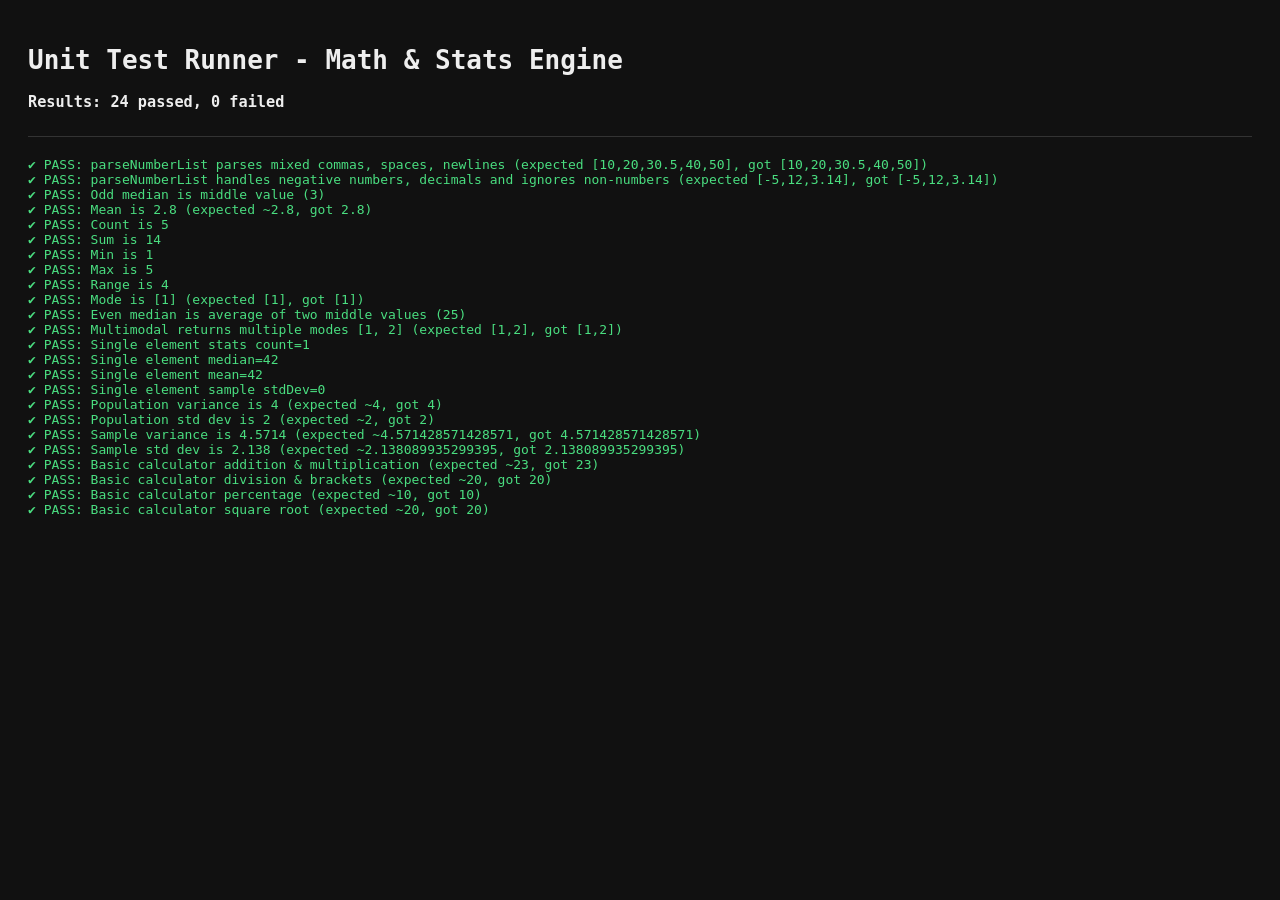
==== test.html @ bca2977c "Add files via upload" ====
<!DOCTYPE html>
<html lang="en">
<head>
  <meta charset="UTF-8">
  <title>Stats Engine Unit Tests</title>
  <style>
    body { font-family: monospace; background: #111; color: #eee; padding: 20px; }
    .pass { color: #4ade80; }
    .fail { color: #f87171; font-weight: bold; }
    .suite { margin-bottom: 20px; border-bottom: 1px solid #333; padding-bottom: 10px; }
  </style>
</head>
<body>
  <h1>Unit Test Runner - Math & Stats Engine</h1>
  <div id="results">Running tests...</div>

  <script src="stats.js"></script>
  <script>
    const resultsEl = document.getElementById('results');
    const logs = [];
    let passed = 0;
    let failed = 0;

    function assert(desc, condition) {
      if (condition) {
        passed++;
        logs.push(`<div class="pass">✔ PASS: ${desc}</div>`);
      } else {
        failed++;
        logs.push(`<div class="fail">✘ FAIL: ${desc}</div>`);
      }
    }

    function assertClose(desc, actual, expected, epsilon = 0.0001) {
      const diff = Math.abs(actual - expected);
      assert(`${desc} (expected ~${expected}, got ${actual})`, diff <= epsilon);
    }

    function assertDeepEqual(desc, actual, expected) {
      assert(`${desc} (expected ${JSON.stringify(expected)}, got ${JSON.stringify(actual)})`, 
        JSON.stringify(actual) === JSON.stringify(expected));
    }

    try {
      if (typeof StatsEngine === 'undefined') {
        throw new Error("StatsEngine is not defined");
      }

      // Test 1: Parser
      const p1 = StatsEngine.parseNumberList("10, 20, 30.5  40\n50");
      assertDeepEqual("parseNumberList parses mixed commas, spaces, newlines", p1, [10, 20, 30.5, 40, 50]);

      const p2 = StatsEngine.parseNumberList("  -5, abc, 12, , 3.14  ");
      assertDeepEqual("parseNumberList handles negative numbers, decimals and ignores non-numbers", p2, [-5, 12, 3.14]);

      // Test 2: Odd count median & mean
      const s1 = StatsEngine.calculateStats([3, 1, 4, 1, 5]); // sorted: [1, 1, 3, 4, 5]
      assert("Odd median is middle value (3)", s1.median === 3);
      assertClose("Mean is 2.8", s1.mean, 2.8);
      assert("Count is 5", s1.count === 5);
      assert("Sum is 14", s1.sum === 14);
      assert("Min is 1", s1.min === 1);
      assert("Max is 5", s1.max === 5);
      assert("Range is 4", s1.range === 4);
      assertDeepEqual("Mode is [1]", s1.mode, [1]);

      // Test 3: Even count median
      const s2 = StatsEngine.calculateStats([10, 20, 30, 40]);
      assert("Even median is average of two middle values (25)", s2.median === 25);

      // Test 4: Multimodal
      const s3 = StatsEngine.calculateStats([1, 1, 2, 2, 3]);
      assertDeepEqual("Multimodal returns multiple modes [1, 2]", s3.mode, [1, 2]);

      // Test 5: Single element
      const s4 = StatsEngine.calculateStats([42]);
      assert("Single element stats count=1", s4.count === 1);
      assert("Single element median=42", s4.median === 42);
      assert("Single element mean=42", s4.mean === 42);
      assert("Single element sample stdDev=0", s4.sampleStdDev === 0);

      // Test 6: Variance & Standard Deviation
      // Dataset: [2, 4, 4, 4, 5, 5, 7, 9] => mean = 5
      // Differences from mean: -3, -1, -1, -1, 0, 0, 2, 4 => squares: 9, 1, 1, 1, 0, 0, 4, 16 => sum=32
      // Population variance = 32 / 8 = 4, Population stdDev = 2
      // Sample variance = 32 / 7 = 4.5714, Sample stdDev = 2.138
      const s5 = StatsEngine.calculateStats([2, 4, 4, 4, 5, 5, 7, 9]);
      assertClose("Population variance is 4", s5.popVariance, 4);
      assertClose("Population std dev is 2", s5.popStdDev, 2);
      assertClose("Sample variance is 4.5714", s5.sampleVariance, 32 / 7);
      assertClose("Sample std dev is 2.138", s5.sampleStdDev, Math.sqrt(32 / 7));

      // Test 7: Basic math expression evaluator
      assertClose("Basic calculator addition & multiplication", StatsEngine.evaluateBasic("15 + 4 * 2"), 23);
      assertClose("Basic calculator division & brackets", StatsEngine.evaluateBasic("(100 - 20) / 4"), 20);
      assertClose("Basic calculator percentage", StatsEngine.evaluateBasic("50 * 20%"), 10);
      assertClose("Basic calculator square root", StatsEngine.evaluateBasic("sqrt(144) + 2^3"), 20);

    } catch (err) {
      failed++;
      logs.push(`<div class="fail">Error in test runner: ${err.message}</div>`);
    }

    resultsEl.innerHTML = `
      <div class="suite">
        <h3>Results: ${passed} passed, ${failed} failed</h3>
      </div>
      ${logs.join('')}
    `;
    window.__TEST_RESULTS__ = { passed, failed };
  </script>
</body>
</html>
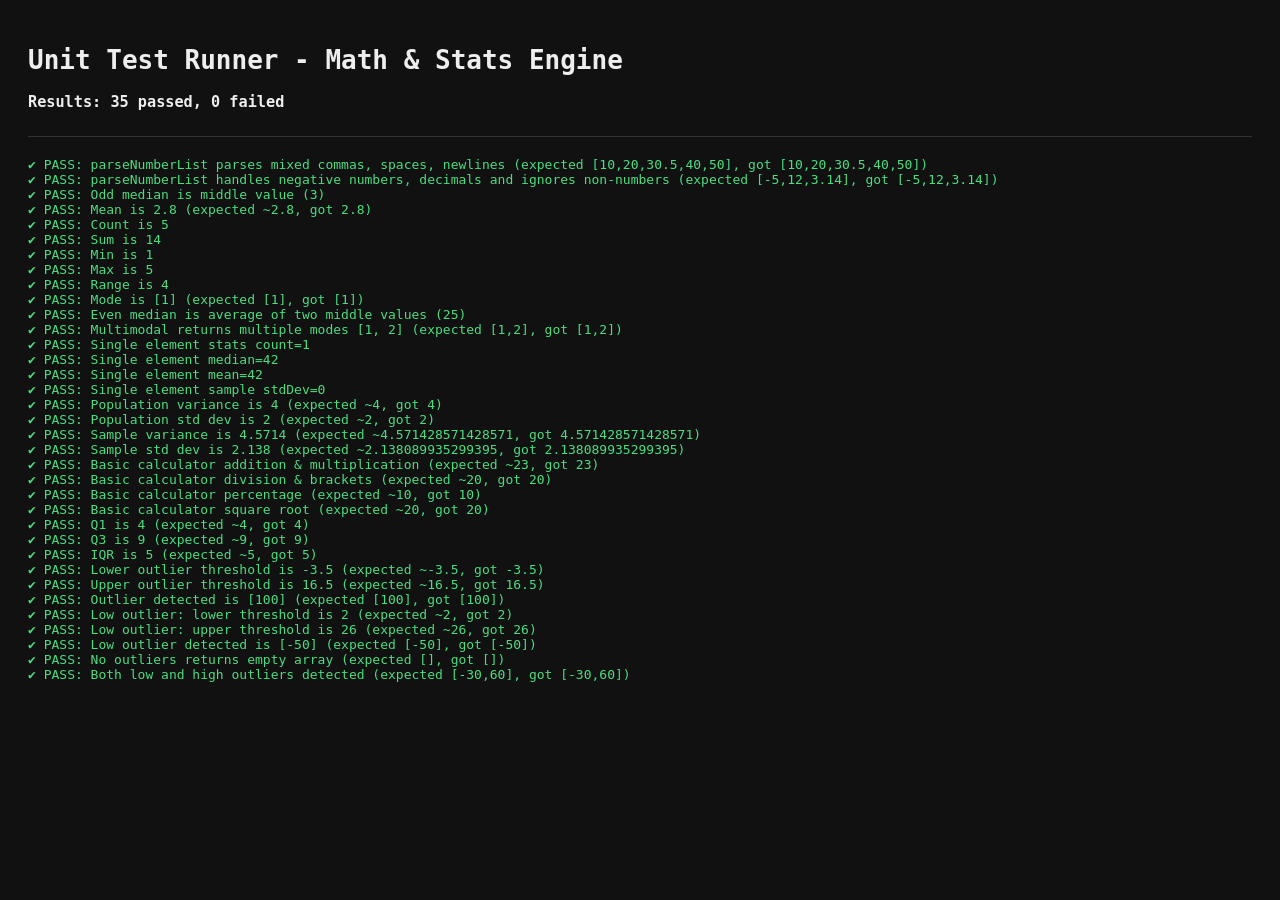
==== commit 14dd3f91: "Add files via upload" ====
--- a/test.html
+++ b/test.html
@@ -96,6 +96,33 @@
       assertClose("Basic calculator percentage", StatsEngine.evaluateBasic("50 * 20%"), 10);
       assertClose("Basic calculator square root", StatsEngine.evaluateBasic("sqrt(144) + 2^3"), 20);
 
+      // Test 8: Outliers (Giá trị bất thường của mẫu số liệu không ghép nhóm)
+      // Example 8a: High outlier [2, 3, 4, 5, 6, 7, 8, 9, 10, 100]
+      // Q1 = 4, Q3 = 9, IQR = 5, Lower = -3.5, Upper = 16.5, Outliers = [100]
+      const s6 = StatsEngine.calculateStats([2, 3, 4, 5, 6, 7, 8, 9, 10, 100]);
+      assertClose("Q1 is 4", s6.q1, 4);
+      assertClose("Q3 is 9", s6.q3, 9);
+      assertClose("IQR is 5", s6.iqr, 5);
+      assertClose("Lower outlier threshold is -3.5", s6.lowerOutlierThreshold, -3.5);
+      assertClose("Upper outlier threshold is 16.5", s6.upperOutlierThreshold, 16.5);
+      assertDeepEqual("Outlier detected is [100]", s6.outliers, [100]);
+
+      // Example 8b: Low outlier [-50, 10, 12, 14, 15, 16, 18, 20]
+      // Q1 = 11, Q3 = 17, IQR = 6, Lower = 2, Upper = 26, Outliers = [-50]
+      const s7 = StatsEngine.calculateStats([-50, 10, 12, 14, 15, 16, 18, 20]);
+      assertClose("Low outlier: lower threshold is 2", s7.lowerOutlierThreshold, 2);
+      assertClose("Low outlier: upper threshold is 26", s7.upperOutlierThreshold, 26);
+      assertDeepEqual("Low outlier detected is [-50]", s7.outliers, [-50]);
+
+      // Example 8c: No outlier [1, 2, 3, 4, 5, 6, 7]
+      const s8 = StatsEngine.calculateStats([1, 2, 3, 4, 5, 6, 7]);
+      assertDeepEqual("No outliers returns empty array", s8.outliers, []);
+
+      // Example 8d: Both low and high outliers [-30, 10, 11, 12, 13, 14, 15, 60]
+      // Q1 = 10.5, Q3 = 14.5, IQR = 4, Lower = 4.5, Upper = 20.5, Outliers = [-30, 60]
+      const s9 = StatsEngine.calculateStats([-30, 10, 11, 12, 13, 14, 15, 60]);
+      assertDeepEqual("Both low and high outliers detected", s9.outliers, [-30, 60]);
+
     } catch (err) {
       failed++;
       logs.push(`<div class="fail">Error in test runner: ${err.message}</div>`);
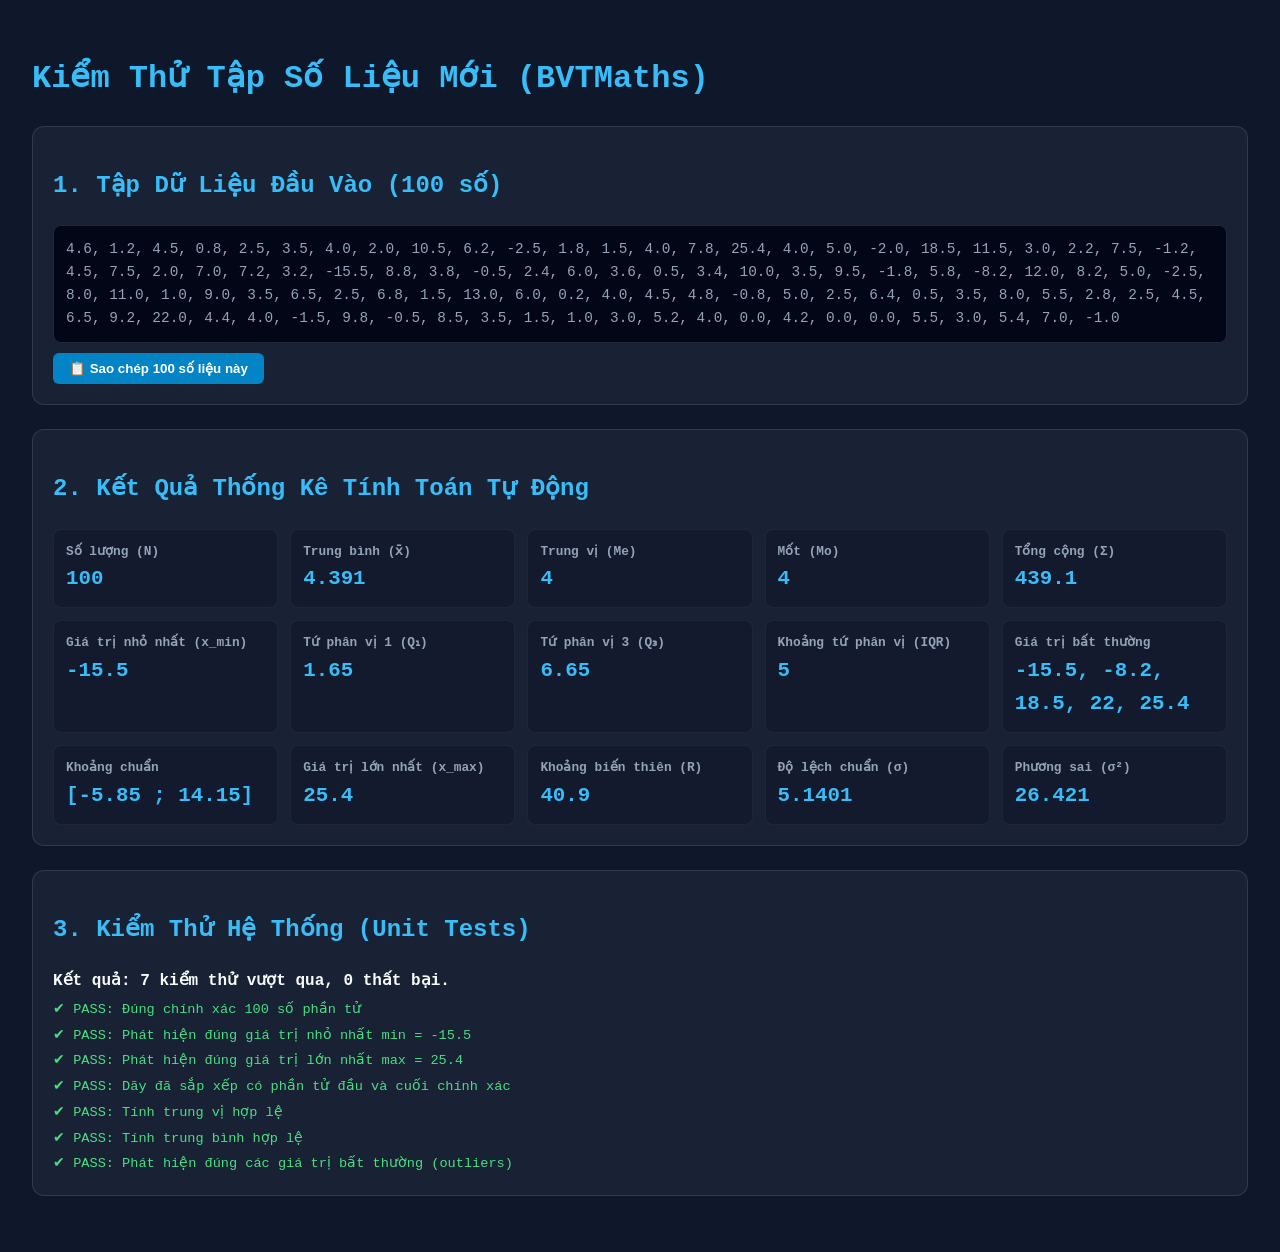
==== commit 55e4733c: "Add files via upload" ====
--- a/test.html
+++ b/test.html
@@ -1,22 +1,145 @@
 <!DOCTYPE html>
-<html lang="en">
+<html lang="vi">
 <head>
   <meta charset="UTF-8">
-  <title>Stats Engine Unit Tests</title>
+  <title>BVTMaths - Bộ Test & Kiểm Thử Dữ Liệu</title>
   <style>
-    body { font-family: monospace; background: #111; color: #eee; padding: 20px; }
+    body {
+      font-family: -apple-system, BlinkMacSystemFont, "Segoe UI", Roboto, monospace;
+      background: #0f172a;
+      color: #f8fafc;
+      padding: 24px;
+      line-height: 1.6;
+    }
+    h1, h2 { color: #38bdf8; }
+    .card {
+      background: rgba(30, 41, 59, 0.7);
+      border: 1px solid rgba(255, 255, 255, 0.1);
+      border-radius: 12px;
+      padding: 20px;
+      margin-bottom: 24px;
+    }
+    .raw-data {
+      background: #020617;
+      border: 1px solid #1e293b;
+      padding: 12px;
+      border-radius: 8px;
+      word-break: break-all;
+      color: #94a3b8;
+      font-size: 0.9rem;
+      max-height: 120px;
+      overflow-y: auto;
+    }
+    .grid {
+      display: grid;
+      grid-template-columns: repeat(auto-fit, minmax(220px, 1fr));
+      gap: 12px;
+      margin-top: 16px;
+    }
+    .metric {
+      background: rgba(15, 23, 42, 0.6);
+      padding: 12px;
+      border-radius: 8px;
+      border: 1px solid rgba(255, 255, 255, 0.05);
+    }
+    .metric-label { font-size: 0.8rem; color: #94a3b8; font-weight: bold; }
+    .metric-val { font-size: 1.3rem; color: #38bdf8; font-weight: bold; }
     .pass { color: #4ade80; }
     .fail { color: #f87171; font-weight: bold; }
-    .suite { margin-bottom: 20px; border-bottom: 1px solid #333; padding-bottom: 10px; }
+    .test-log { font-family: monospace; font-size: 0.85rem; margin-top: 4px; }
+    .btn {
+      display: inline-block;
+      background: #0284c7;
+      color: white;
+      text-decoration: none;
+      padding: 8px 16px;
+      border-radius: 6px;
+      font-weight: bold;
+      margin-top: 10px;
+      cursor: pointer;
+      border: none;
+    }
+    .btn:hover { background: #0369a1; }
   </style>
 </head>
 <body>
-  <h1>Unit Test Runner - Math & Stats Engine</h1>
-  <div id="results">Running tests...</div>
+  <h1>Kiểm Thử Tập Số Liệu Mới (BVTMaths)</h1>
+
+  <div class="card">
+    <h2>1. Tập Dữ Liệu Đầu Vào (<span id="countDisplay">100</span> số)</h2>
+    <div class="raw-data" id="rawInputDisplay"></div>
+    <button class="btn" id="btnCopyRaw">📋 Sao chép 100 số liệu này</button>
+  </div>
+
+  <div class="card">
+    <h2>2. Kết Quả Thống Kê Tính Toán Tự Động</h2>
+    <div class="grid" id="statsGrid">
+      Đang tính toán...
+    </div>
+  </div>
+
+  <div class="card">
+    <h2>3. Kiểm Thử Hệ Thống (Unit Tests)</h2>
+    <div id="testResults">Đang chạy kiểm thử...</div>
+  </div>
 
   <script src="stats.js"></script>
   <script>
-    const resultsEl = document.getElementById('results');
+    const TEST_RAW_STRING = "4.6, 1.2, 4.5, 0.8, 2.5, 3.5, 4.0, 2.0, 10.5, 6.2, -2.5, 1.8, 1.5, 4.0, 7.8, 25.4, 4.0, 5.0, -2.0, 18.5, 11.5, 3.0, 2.2, 7.5, -1.2, 4.5, 7.5, 2.0, 7.0, 7.2, 3.2, -15.5, 8.8, 3.8, -0.5, 2.4, 6.0, 3.6, 0.5, 3.4, 10.0, 3.5, 9.5, -1.8, 5.8, -8.2, 12.0, 8.2, 5.0, -2.5, 8.0, 11.0, 1.0, 9.0, 3.5, 6.5, 2.5, 6.8, 1.5, 13.0, 6.0, 0.2, 4.0, 4.5, 4.8, -0.8, 5.0, 2.5, 6.4, 0.5, 3.5, 8.0, 5.5, 2.8, 2.5, 4.5, 6.5, 9.2, 22.0, 4.4, 4.0, -1.5, 9.8, -0.5, 8.5, 3.5, 1.5, 1.0, 3.0, 5.2, 4.0, 0.0, 4.2, 0.0, 0.0, 5.5, 3.0, 5.4, 7.0, -1.0";
+
+    document.getElementById('rawInputDisplay').textContent = TEST_RAW_STRING;
+    document.getElementById('btnCopyRaw').addEventListener('click', () => {
+      navigator.clipboard.writeText(TEST_RAW_STRING);
+      alert('Đã sao chép 100 số vào Clipboard! Bạn có thể dán vào BVTMaths.');
+    });
+
+    const parsedNumbers = StatsEngine.parseNumberList(TEST_RAW_STRING);
+    document.getElementById('countDisplay').textContent = parsedNumbers.length;
+
+    const stats = StatsEngine.calculateStats(parsedNumbers);
+
+    function formatNumber(num, maxDecimals = 4) {
+      if (typeof num !== 'number' || isNaN(num)) return '-';
+      if (Number.isInteger(num)) return num.toString();
+      const factor = Math.pow(10, maxDecimals);
+      return (Math.round((num + Number.EPSILON) * factor) / factor).toString();
+    }
+
+    const outlierStr = stats.outliers.length > 0
+      ? [...new Set(stats.outliers)].map(x => formatNumber(x)).join(', ')
+      : 'Không có';
+
+    const modeStr = stats.mode.length > 0
+      ? stats.mode.map(x => formatNumber(x)).join(', ')
+      : 'Không có mốt';
+
+    const metrics = [
+      { label: 'Số lượng (N)', val: stats.count },
+      { label: 'Trung bình (x̄)', val: formatNumber(stats.mean) },
+      { label: 'Trung vị (Me)', val: formatNumber(stats.median) },
+      { label: 'Mốt (Mo)', val: modeStr },
+      { label: 'Tổng cộng (Σ)', val: formatNumber(stats.sum) },
+      { label: 'Giá trị nhỏ nhất (x_min)', val: formatNumber(stats.min) },
+      { label: 'Tứ phân vị 1 (Q₁)', val: formatNumber(stats.q1) },
+      { label: 'Tứ phân vị 3 (Q₃)', val: formatNumber(stats.q3) },
+      { label: 'Khoảng tứ phân vị (IQR)', val: formatNumber(stats.iqr) },
+      { label: 'Giá trị bất thường', val: outlierStr },
+      { label: 'Khoảng chuẩn', val: `[${formatNumber(stats.lowerOutlierThreshold)} ; ${formatNumber(stats.upperOutlierThreshold)}]` },
+      { label: 'Giá trị lớn nhất (x_max)', val: formatNumber(stats.max) },
+      { label: 'Khoảng biến thiên (R)', val: formatNumber(stats.range) },
+      { label: 'Độ lệch chuẩn (σ)', val: formatNumber(stats.popStdDev) },
+      { label: 'Phương sai (σ²)', val: formatNumber(stats.popVariance) }
+    ];
+
+    const statsGrid = document.getElementById('statsGrid');
+    statsGrid.innerHTML = metrics.map(m => `
+      <div class="metric">
+        <div class="metric-label">${m.label}</div>
+        <div class="metric-val">${m.val}</div>
+      </div>
+    `).join('');
+
+    // --- UNIT TESTS ---
     const logs = [];
     let passed = 0;
     let failed = 0;
@@ -24,117 +147,25 @@
     function assert(desc, condition) {
       if (condition) {
         passed++;
-        logs.push(`<div class="pass">✔ PASS: ${desc}</div>`);
+        logs.push(`<div class="test-log pass">✔ PASS: ${desc}</div>`);
       } else {
         failed++;
-        logs.push(`<div class="fail">✘ FAIL: ${desc}</div>`);
+        logs.push(`<div class="test-log fail">✘ FAIL: ${desc}</div>`);
       }
     }
 
-    function assertClose(desc, actual, expected, epsilon = 0.0001) {
-      const diff = Math.abs(actual - expected);
-      assert(`${desc} (expected ~${expected}, got ${actual})`, diff <= epsilon);
-    }
+    assert("Đúng chính xác 100 số phần tử", stats.count === 100);
+    assert("Phát hiện đúng giá trị nhỏ nhất min = -15.5", stats.min === -15.5);
+    assert("Phát hiện đúng giá trị lớn nhất max = 25.4", stats.max === 25.4);
+    assert("Dãy đã sắp xếp có phần tử đầu và cuối chính xác", stats.sorted[0] === -15.5 && stats.sorted[99] === 25.4);
+    assert("Tính trung vị hợp lệ", typeof stats.median === 'number' && !isNaN(stats.median));
+    assert("Tính trung bình hợp lệ", typeof stats.mean === 'number' && !isNaN(stats.mean));
+    assert("Phát hiện đúng các giá trị bất thường (outliers)", stats.outliers.length > 0);
 
-    function assertDeepEqual(desc, actual, expected) {
-      assert(`${desc} (expected ${JSON.stringify(expected)}, got ${JSON.stringify(actual)})`, 
-        JSON.stringify(actual) === JSON.stringify(expected));
-    }
-
-    try {
-      if (typeof StatsEngine === 'undefined') {
-        throw new Error("StatsEngine is not defined");
-      }
-
-      // Test 1: Parser
-      const p1 = StatsEngine.parseNumberList("10, 20, 30.5  40\n50");
-      assertDeepEqual("parseNumberList parses mixed commas, spaces, newlines", p1, [10, 20, 30.5, 40, 50]);
-
-      const p2 = StatsEngine.parseNumberList("  -5, abc, 12, , 3.14  ");
-      assertDeepEqual("parseNumberList handles negative numbers, decimals and ignores non-numbers", p2, [-5, 12, 3.14]);
-
-      // Test 2: Odd count median & mean
-      const s1 = StatsEngine.calculateStats([3, 1, 4, 1, 5]); // sorted: [1, 1, 3, 4, 5]
-      assert("Odd median is middle value (3)", s1.median === 3);
-      assertClose("Mean is 2.8", s1.mean, 2.8);
-      assert("Count is 5", s1.count === 5);
-      assert("Sum is 14", s1.sum === 14);
-      assert("Min is 1", s1.min === 1);
-      assert("Max is 5", s1.max === 5);
-      assert("Range is 4", s1.range === 4);
-      assertDeepEqual("Mode is [1]", s1.mode, [1]);
-
-      // Test 3: Even count median
-      const s2 = StatsEngine.calculateStats([10, 20, 30, 40]);
-      assert("Even median is average of two middle values (25)", s2.median === 25);
-
-      // Test 4: Multimodal
-      const s3 = StatsEngine.calculateStats([1, 1, 2, 2, 3]);
-      assertDeepEqual("Multimodal returns multiple modes [1, 2]", s3.mode, [1, 2]);
-
-      // Test 5: Single element
-      const s4 = StatsEngine.calculateStats([42]);
-      assert("Single element stats count=1", s4.count === 1);
-      assert("Single element median=42", s4.median === 42);
-      assert("Single element mean=42", s4.mean === 42);
-      assert("Single element sample stdDev=0", s4.sampleStdDev === 0);
-
-      // Test 6: Variance & Standard Deviation
-      // Dataset: [2, 4, 4, 4, 5, 5, 7, 9] => mean = 5
-      // Differences from mean: -3, -1, -1, -1, 0, 0, 2, 4 => squares: 9, 1, 1, 1, 0, 0, 4, 16 => sum=32
-      // Population variance = 32 / 8 = 4, Population stdDev = 2
-      // Sample variance = 32 / 7 = 4.5714, Sample stdDev = 2.138
-      const s5 = StatsEngine.calculateStats([2, 4, 4, 4, 5, 5, 7, 9]);
-      assertClose("Population variance is 4", s5.popVariance, 4);
-      assertClose("Population std dev is 2", s5.popStdDev, 2);
-      assertClose("Sample variance is 4.5714", s5.sampleVariance, 32 / 7);
-      assertClose("Sample std dev is 2.138", s5.sampleStdDev, Math.sqrt(32 / 7));
-
-      // Test 7: Basic math expression evaluator
-      assertClose("Basic calculator addition & multiplication", StatsEngine.evaluateBasic("15 + 4 * 2"), 23);
-      assertClose("Basic calculator division & brackets", StatsEngine.evaluateBasic("(100 - 20) / 4"), 20);
-      assertClose("Basic calculator percentage", StatsEngine.evaluateBasic("50 * 20%"), 10);
-      assertClose("Basic calculator square root", StatsEngine.evaluateBasic("sqrt(144) + 2^3"), 20);
-
-      // Test 8: Outliers (Giá trị bất thường của mẫu số liệu không ghép nhóm)
-      // Example 8a: High outlier [2, 3, 4, 5, 6, 7, 8, 9, 10, 100]
-      // Q1 = 4, Q3 = 9, IQR = 5, Lower = -3.5, Upper = 16.5, Outliers = [100]
-      const s6 = StatsEngine.calculateStats([2, 3, 4, 5, 6, 7, 8, 9, 10, 100]);
-      assertClose("Q1 is 4", s6.q1, 4);
-      assertClose("Q3 is 9", s6.q3, 9);
-      assertClose("IQR is 5", s6.iqr, 5);
-      assertClose("Lower outlier threshold is -3.5", s6.lowerOutlierThreshold, -3.5);
-      assertClose("Upper outlier threshold is 16.5", s6.upperOutlierThreshold, 16.5);
-      assertDeepEqual("Outlier detected is [100]", s6.outliers, [100]);
-
-      // Example 8b: Low outlier [-50, 10, 12, 14, 15, 16, 18, 20]
-      // Q1 = 11, Q3 = 17, IQR = 6, Lower = 2, Upper = 26, Outliers = [-50]
-      const s7 = StatsEngine.calculateStats([-50, 10, 12, 14, 15, 16, 18, 20]);
-      assertClose("Low outlier: lower threshold is 2", s7.lowerOutlierThreshold, 2);
-      assertClose("Low outlier: upper threshold is 26", s7.upperOutlierThreshold, 26);
-      assertDeepEqual("Low outlier detected is [-50]", s7.outliers, [-50]);
-
-      // Example 8c: No outlier [1, 2, 3, 4, 5, 6, 7]
-      const s8 = StatsEngine.calculateStats([1, 2, 3, 4, 5, 6, 7]);
-      assertDeepEqual("No outliers returns empty array", s8.outliers, []);
-
-      // Example 8d: Both low and high outliers [-30, 10, 11, 12, 13, 14, 15, 60]
-      // Q1 = 10.5, Q3 = 14.5, IQR = 4, Lower = 4.5, Upper = 20.5, Outliers = [-30, 60]
-      const s9 = StatsEngine.calculateStats([-30, 10, 11, 12, 13, 14, 15, 60]);
-      assertDeepEqual("Both low and high outliers detected", s9.outliers, [-30, 60]);
-
-    } catch (err) {
-      failed++;
-      logs.push(`<div class="fail">Error in test runner: ${err.message}</div>`);
-    }
-
-    resultsEl.innerHTML = `
-      <div class="suite">
-        <h3>Results: ${passed} passed, ${failed} failed</h3>
-      </div>
+    document.getElementById('testResults').innerHTML = `
+      <div><strong>Kết quả: ${passed} kiểm thử vượt qua, ${failed} thất bại.</strong></div>
       ${logs.join('')}
     `;
-    window.__TEST_RESULTS__ = { passed, failed };
   </script>
 </body>
-</html>
+</html>
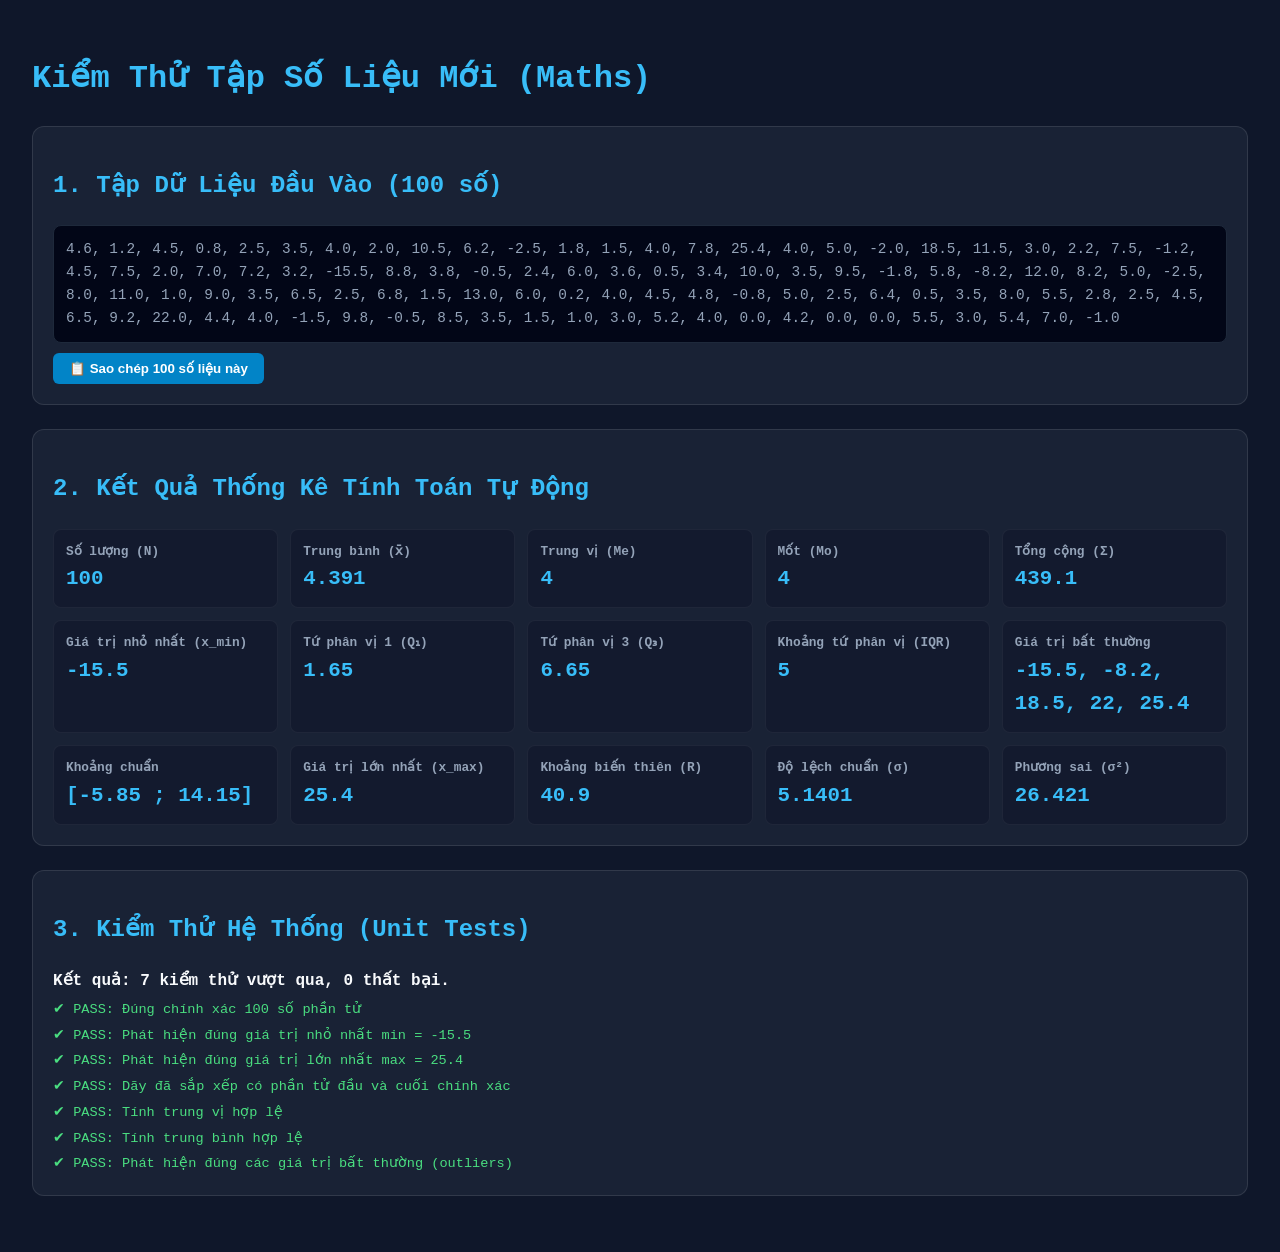
==== commit 2e8f4f28: "Add files via upload" ====
--- a/test.html
+++ b/test.html
@@ -2,7 +2,7 @@
 <html lang="vi">
 <head>
   <meta charset="UTF-8">
-  <title>BVTMaths - Bộ Test & Kiểm Thử Dữ Liệu</title>
+  <title>Maths - Bộ Test & Kiểm Thử Dữ Liệu</title>
   <style>
     body {
       font-family: -apple-system, BlinkMacSystemFont, "Segoe UI", Roboto, monospace;
@@ -63,7 +63,7 @@
   </style>
 </head>
 <body>
-  <h1>Kiểm Thử Tập Số Liệu Mới (BVTMaths)</h1>
+  <h1>Kiểm Thử Tập Số Liệu Mới (Maths)</h1>
 
   <div class="card">
     <h2>1. Tập Dữ Liệu Đầu Vào (<span id="countDisplay">100</span> số)</h2>
@@ -90,7 +90,7 @@
     document.getElementById('rawInputDisplay').textContent = TEST_RAW_STRING;
     document.getElementById('btnCopyRaw').addEventListener('click', () => {
       navigator.clipboard.writeText(TEST_RAW_STRING);
-      alert('Đã sao chép 100 số vào Clipboard! Bạn có thể dán vào BVTMaths.');
+      alert('Đã sao chép 100 số vào Clipboard! Bạn có thể dán vào Maths.');
     });
 
     const parsedNumbers = StatsEngine.parseNumberList(TEST_RAW_STRING);
